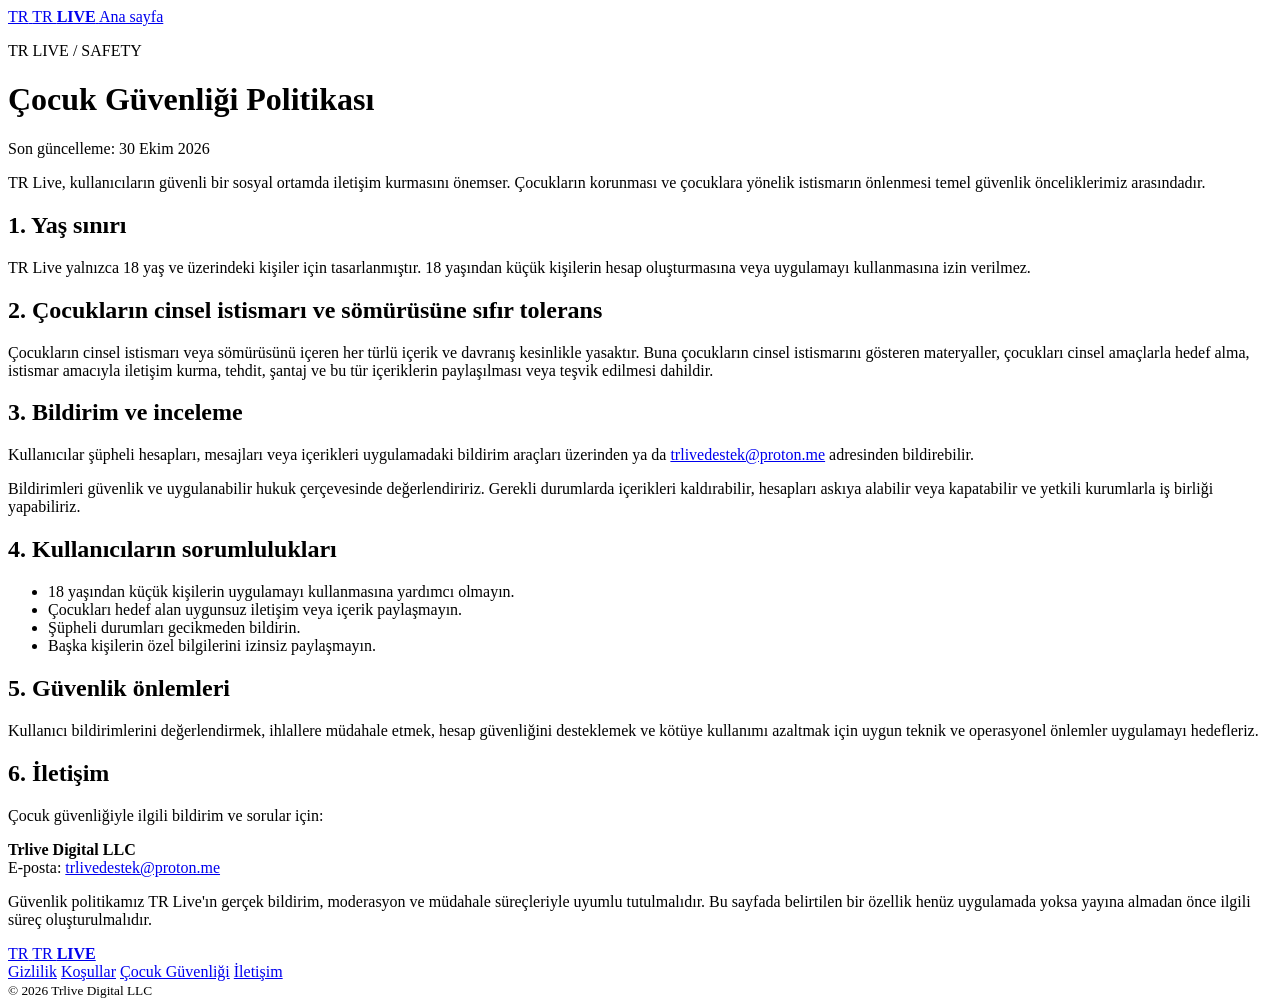
==== child-safety.html @ f67608e8 "Add child safety policy page This HTML file outlines the child safety policy for TR Live, detailing " ====
<!DOCTYPE html>
<html lang="tr">
<head>
<meta charset="UTF-8">
<meta name="viewport" content="width=device-width, initial-scale=1.0">
<title>Çocuk Güvenliği | TR Live</title>
<link rel="stylesheet" href="varliklar/css/style.css">
</head>
<body>

<header class="header">
  <a class="brand" href="index.html">
    <span class="brand-mark">TR</span>
    <span>TR <b>LIVE</b></span>
  </a>
  <a class="gold-button" href="index.html">Ana sayfa</a>
</header>

<main class="legal-wrap">
  <p class="eyebrow">TR LIVE / SAFETY</p>
  <h1>Çocuk Güvenliği Politikası</h1>
  <p class="updated">Son güncelleme: 30 Ekim 2026</p>

  <p>
    TR Live, kullanıcıların güvenli bir sosyal ortamda iletişim
    kurmasını önemser. Çocukların korunması ve çocuklara yönelik
    istismarın önlenmesi temel güvenlik önceliklerimiz arasındadır.
  </p>

  <h2>1. Yaş sınırı</h2>
  <p>
    TR Live yalnızca 18 yaş ve üzerindeki kişiler için tasarlanmıştır.
    18 yaşından küçük kişilerin hesap oluşturmasına veya uygulamayı
    kullanmasına izin verilmez.
  </p>

  <h2>2. Çocukların cinsel istismarı ve sömürüsüne sıfır tolerans</h2>
  <p>
    Çocukların cinsel istismarı veya sömürüsünü içeren her türlü
    içerik ve davranış kesinlikle yasaktır. Buna çocukların cinsel
    istismarını gösteren materyaller, çocukları cinsel amaçlarla
    hedef alma, istismar amacıyla iletişim kurma, tehdit, şantaj
    ve bu tür içeriklerin paylaşılması veya teşvik edilmesi dahildir.
  </p>

  <h2>3. Bildirim ve inceleme</h2>
  <p>
    Kullanıcılar şüpheli hesapları, mesajları veya içerikleri
    uygulamadaki bildirim araçları üzerinden ya da
    <a href="mailto:trlivedestek@proton.me">trlivedestek@proton.me</a>
    adresinden bildirebilir.
  </p>
  <p>
    Bildirimleri güvenlik ve uygulanabilir hukuk çerçevesinde
    değerlendiririz. Gerekli durumlarda içerikleri kaldırabilir,
    hesapları askıya alabilir veya kapatabilir ve yetkili
    kurumlarla iş birliği yapabiliriz.
  </p>

  <h2>4. Kullanıcıların sorumlulukları</h2>
  <ul>
    <li>18 yaşından küçük kişilerin uygulamayı kullanmasına yardımcı olmayın.</li>
    <li>Çocukları hedef alan uygunsuz iletişim veya içerik paylaşmayın.</li>
    <li>Şüpheli durumları gecikmeden bildirin.</li>
    <li>Başka kişilerin özel bilgilerini izinsiz paylaşmayın.</li>
  </ul>

  <h2>5. Güvenlik önlemleri</h2>
  <p>
    Kullanıcı bildirimlerini değerlendirmek, ihlallere müdahale etmek,
    hesap güvenliğini desteklemek ve kötüye kullanımı azaltmak için
    uygun teknik ve operasyonel önlemler uygulamayı hedefleriz.
  </p>

  <h2>6. İletişim</h2>
  <p>
    Çocuk güvenliğiyle ilgili bildirim ve sorular için:
  </p>
  <p>
    <b>Trlive Digital LLC</b><br>
    E-posta:
    <a href="mailto:trlivedestek@proton.me">trlivedestek@proton.me</a>
  </p>

  <p class="legal-note">
    Güvenlik politikamız TR Live'ın gerçek bildirim, moderasyon ve
    müdahale süreçleriyle uyumlu tutulmalıdır. Bu sayfada belirtilen
    bir özellik henüz uygulamada yoksa yayına almadan önce ilgili
    süreç oluşturulmalıdır.
  </p>
</main>

<footer class="footer">
  <a class="brand" href="index.html">
    <span class="brand-mark">TR</span>
    <span>TR <b>LIVE</b></span>
  </a>
  <div class="footer-links">
    <a href="privacy.html">Gizlilik</a>
    <a href="terms.html">Koşullar</a>
    <a href="child-safety.html">Çocuk Güvenliği</a>
    <a href="contact.html">İletişim</a>
  </div>
  <small>© 2026 Trlive Digital LLC</small>
</footer>

</body>
</html>
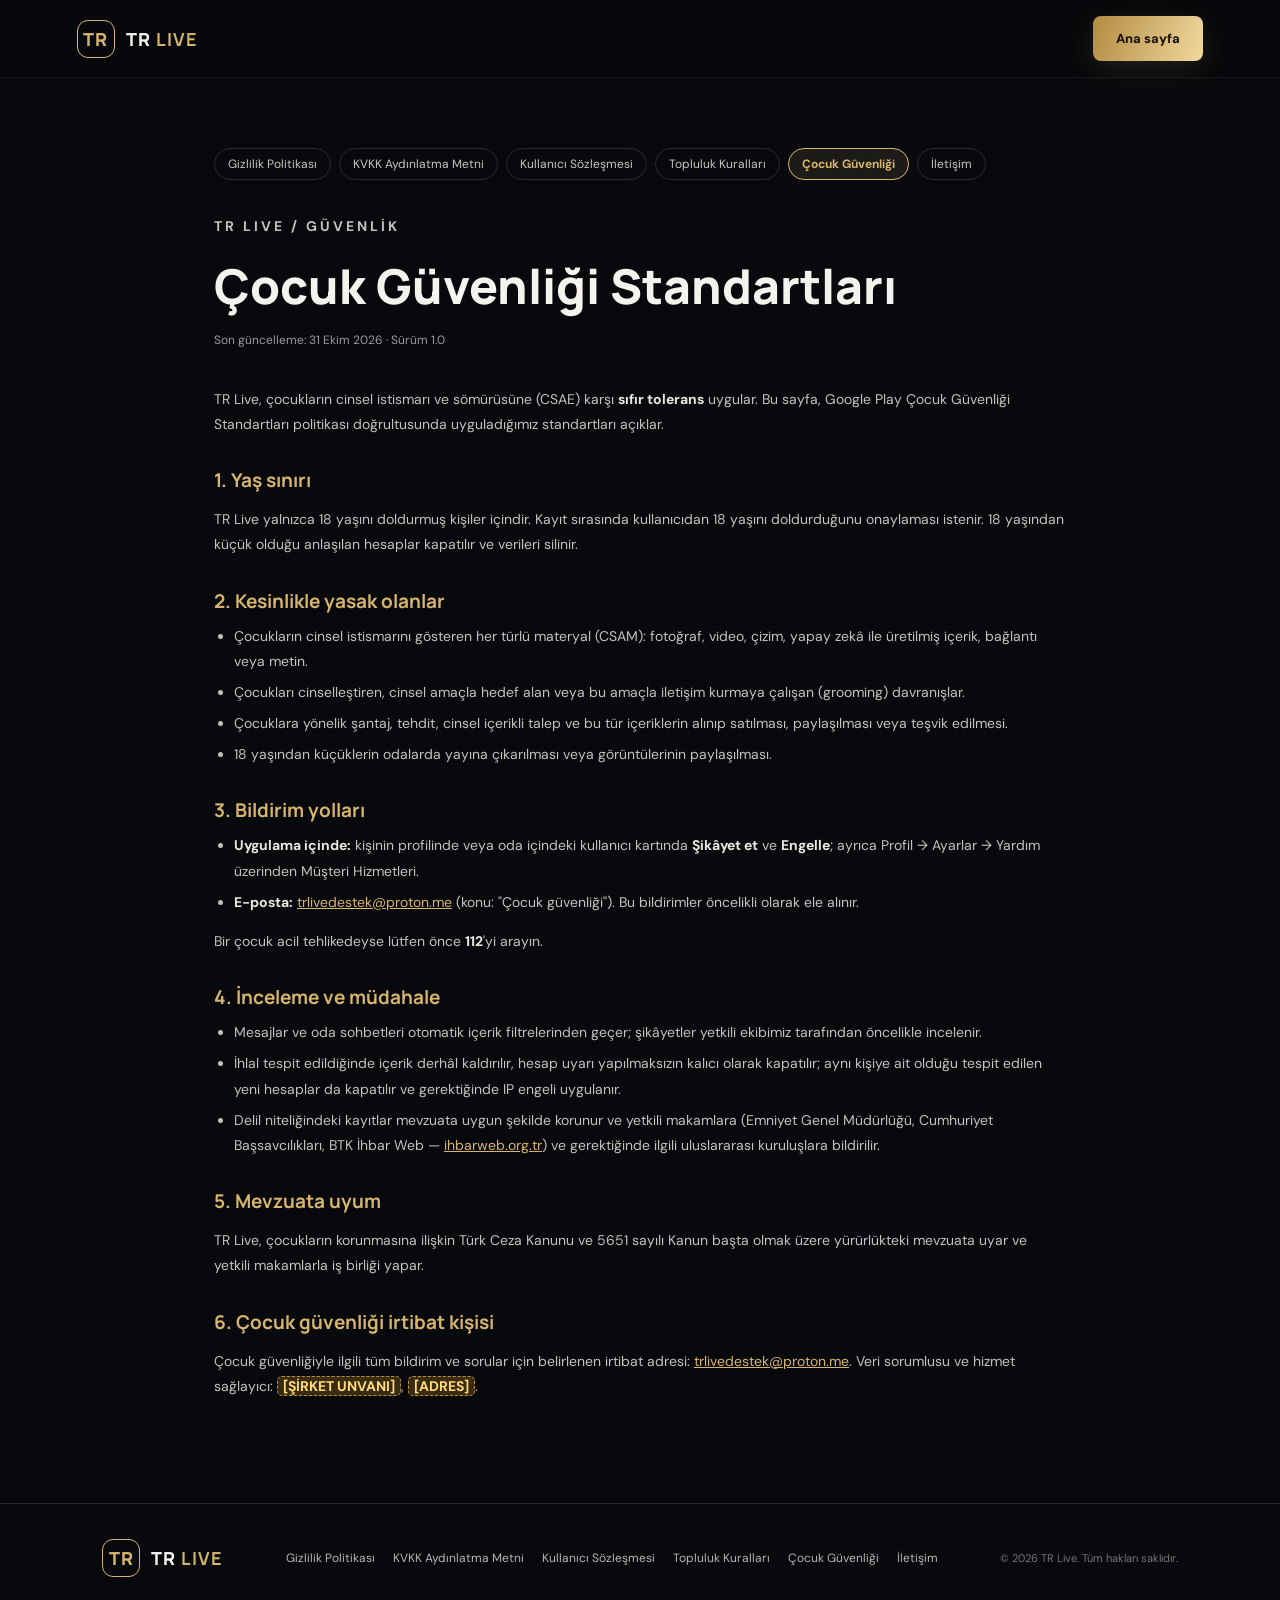
==== commit a4f209cf: "Site zip ile güncellendi" ====
--- a/child-safety.html
+++ b/child-safety.html
@@ -1,11 +1,11 @@
-
 <!DOCTYPE html>
 <html lang="tr">
 <head>
 <meta charset="UTF-8">
 <meta name="viewport" content="width=device-width, initial-scale=1.0">
-<title>Çocuk Güvenliği | TR Live</title>
-<link rel="stylesheet" href="varliklar/css/style.css">
+<meta name="description" content="TR Live çocuk güvenliği standartları ve CSAE politikası.">
+<title>Çocuk Güvenliği Standartları | TR Live</title>
+<link rel="stylesheet" href="assets/css/style.css">
 </head>
 <body>
 
@@ -18,77 +18,64 @@
 </header>
 
 <main class="legal-wrap">
-  <p class="eyebrow">TR LIVE / SAFETY</p>
-  <h1>Çocuk Güvenliği Politikası</h1>
-  <p class="updated">Son güncelleme: 30 Ekim 2026</p>
+  <nav class="legal-tabs" aria-label="Yasal belgeler">
+    <a href="privacy.html">Gizlilik Politikası</a>
+    <a href="kvkk.html">KVKK Aydınlatma Metni</a>
+    <a href="terms.html">Kullanıcı Sözleşmesi</a>
+    <a href="community.html">Topluluk Kuralları</a>
+    <a href="child-safety.html" class="active" aria-current="page">Çocuk Güvenliği</a>
+    <a href="contact.html">İletişim</a>
+  </nav>
+  <p class="eyebrow">TR LIVE / GÜVENLİK</p>
+  <h1>Çocuk Güvenliği Standartları</h1>
+  <p class="updated">Son güncelleme: 31 Ekim 2026 · Sürüm 1.0</p>
 
   <p>
-    TR Live, kullanıcıların güvenli bir sosyal ortamda iletişim
-    kurmasını önemser. Çocukların korunması ve çocuklara yönelik
-    istismarın önlenmesi temel güvenlik önceliklerimiz arasındadır.
+    TR Live, çocukların cinsel istismarı ve sömürüsüne (CSAE) karşı <b>sıfır tolerans</b> uygular. Bu sayfa, Google Play
+    Çocuk Güvenliği Standartları politikası doğrultusunda uyguladığımız standartları açıklar.
   </p>
 
   <h2>1. Yaş sınırı</h2>
   <p>
-    TR Live yalnızca 18 yaş ve üzerindeki kişiler için tasarlanmıştır.
-    18 yaşından küçük kişilerin hesap oluşturmasına veya uygulamayı
-    kullanmasına izin verilmez.
+    TR Live yalnızca 18 yaşını doldurmuş kişiler içindir. Kayıt sırasında kullanıcıdan 18 yaşını doldurduğunu onaylaması
+    istenir. 18 yaşından küçük olduğu anlaşılan hesaplar kapatılır ve verileri silinir.
   </p>
 
-  <h2>2. Çocukların cinsel istismarı ve sömürüsüne sıfır tolerans</h2>
+  <h2>2. Kesinlikle yasak olanlar</h2>
+  <ul>
+    <li>Çocukların cinsel istismarını gösteren her türlü materyal (CSAM): fotoğraf, video, çizim, yapay zekâ ile üretilmiş içerik, bağlantı veya metin.</li>
+    <li>Çocukları cinselleştiren, cinsel amaçla hedef alan veya bu amaçla iletişim kurmaya çalışan (grooming) davranışlar.</li>
+    <li>Çocuklara yönelik şantaj, tehdit, cinsel içerikli talep ve bu tür içeriklerin alınıp satılması, paylaşılması veya teşvik edilmesi.</li>
+    <li>18 yaşından küçüklerin odalarda yayına çıkarılması veya görüntülerinin paylaşılması.</li>
+  </ul>
+
+  <h2>3. Bildirim yolları</h2>
+  <ul>
+    <li><b>Uygulama içinde:</b> kişinin profilinde veya oda içindeki kullanıcı kartında <b>Şikâyet et</b> ve <b>Engelle</b>; ayrıca Profil → Ayarlar → Yardım üzerinden Müşteri Hizmetleri.</li>
+    <li><b>E-posta:</b> <a href="mailto:trlivedestek@proton.me">trlivedestek@proton.me</a> (konu: "Çocuk güvenliği"). Bu bildirimler öncelikli olarak ele alınır.</li>
+  </ul>
+  <p>Bir çocuk acil tehlikedeyse lütfen önce <b>112</b>'yi arayın.</p>
+
+  <h2>4. İnceleme ve müdahale</h2>
+  <ul>
+    <li>Mesajlar ve oda sohbetleri otomatik içerik filtrelerinden geçer; şikâyetler yetkili ekibimiz tarafından öncelikle incelenir.</li>
+    <li>İhlal tespit edildiğinde içerik derhâl kaldırılır, hesap uyarı yapılmaksızın kalıcı olarak kapatılır; aynı kişiye ait olduğu tespit edilen yeni hesaplar da kapatılır ve gerektiğinde IP engeli uygulanır.</li>
+    <li>Delil niteliğindeki kayıtlar mevzuata uygun şekilde korunur ve yetkili makamlara (Emniyet Genel Müdürlüğü, Cumhuriyet Başsavcılıkları,
+      BTK İhbar Web — <a href="https://www.ihbarweb.org.tr" rel="noopener">ihbarweb.org.tr</a>) ve gerektiğinde ilgili uluslararası kuruluşlara bildirilir.</li>
+  </ul>
+
+  <h2>5. Mevzuata uyum</h2>
   <p>
-    Çocukların cinsel istismarı veya sömürüsünü içeren her türlü
-    içerik ve davranış kesinlikle yasaktır. Buna çocukların cinsel
-    istismarını gösteren materyaller, çocukları cinsel amaçlarla
-    hedef alma, istismar amacıyla iletişim kurma, tehdit, şantaj
-    ve bu tür içeriklerin paylaşılması veya teşvik edilmesi dahildir.
+    TR Live, çocukların korunmasına ilişkin Türk Ceza Kanunu ve 5651 sayılı Kanun başta olmak üzere yürürlükteki mevzuata uyar
+    ve yetkili makamlarla iş birliği yapar.
   </p>
 
-  <h2>3. Bildirim ve inceleme</h2>
+  <h2>6. Çocuk güvenliği irtibat kişisi</h2>
   <p>
-    Kullanıcılar şüpheli hesapları, mesajları veya içerikleri
-    uygulamadaki bildirim araçları üzerinden ya da
-    <a href="mailto:trlivedestek@proton.me">trlivedestek@proton.me</a>
-    adresinden bildirebilir.
-  </p>
-  <p>
-    Bildirimleri güvenlik ve uygulanabilir hukuk çerçevesinde
-    değerlendiririz. Gerekli durumlarda içerikleri kaldırabilir,
-    hesapları askıya alabilir veya kapatabilir ve yetkili
-    kurumlarla iş birliği yapabiliriz.
+    Çocuk güvenliğiyle ilgili tüm bildirim ve sorular için belirlenen irtibat adresi: <a href="mailto:trlivedestek@proton.me">trlivedestek@proton.me</a>.
+    Veri sorumlusu ve hizmet sağlayıcı: <span class="fill">[ŞİRKET UNVANI]</span>, <span class="fill">[ADRES]</span>.
   </p>
 
-  <h2>4. Kullanıcıların sorumlulukları</h2>
-  <ul>
-    <li>18 yaşından küçük kişilerin uygulamayı kullanmasına yardımcı olmayın.</li>
-    <li>Çocukları hedef alan uygunsuz iletişim veya içerik paylaşmayın.</li>
-    <li>Şüpheli durumları gecikmeden bildirin.</li>
-    <li>Başka kişilerin özel bilgilerini izinsiz paylaşmayın.</li>
-  </ul>
-
-  <h2>5. Güvenlik önlemleri</h2>
-  <p>
-    Kullanıcı bildirimlerini değerlendirmek, ihlallere müdahale etmek,
-    hesap güvenliğini desteklemek ve kötüye kullanımı azaltmak için
-    uygun teknik ve operasyonel önlemler uygulamayı hedefleriz.
-  </p>
-
-  <h2>6. İletişim</h2>
-  <p>
-    Çocuk güvenliğiyle ilgili bildirim ve sorular için:
-  </p>
-  <p>
-    <b>Trlive Digital LLC</b><br>
-    E-posta:
-    <a href="mailto:trlivedestek@proton.me">trlivedestek@proton.me</a>
-  </p>
-
-  <p class="legal-note">
-    Güvenlik politikamız TR Live'ın gerçek bildirim, moderasyon ve
-    müdahale süreçleriyle uyumlu tutulmalıdır. Bu sayfada belirtilen
-    bir özellik henüz uygulamada yoksa yayına almadan önce ilgili
-    süreç oluşturulmalıdır.
-  </p>
 </main>
 
 <footer class="footer">
@@ -97,12 +84,14 @@
     <span>TR <b>LIVE</b></span>
   </a>
   <div class="footer-links">
-    <a href="privacy.html">Gizlilik</a>
-    <a href="terms.html">Koşullar</a>
+    <a href="privacy.html">Gizlilik Politikası</a>
+    <a href="kvkk.html">KVKK Aydınlatma Metni</a>
+    <a href="terms.html">Kullanıcı Sözleşmesi</a>
+    <a href="community.html">Topluluk Kuralları</a>
     <a href="child-safety.html">Çocuk Güvenliği</a>
     <a href="contact.html">İletişim</a>
   </div>
-  <small>© 2026 Trlive Digital LLC</small>
+  <small>© 2026 TR Live. Tüm hakları saklıdır.</small>
 </footer>
 
 </body>
--- a/assets/css/style.css
+++ b/assets/css/style.css
@@ -0,0 +1,772 @@
+
+@import url('https://fonts.googleapis.com/css2?family=DM+Sans:wght@400;500;600;700&family=Manrope:wght@400;500;600;700;800&display=swap');
+
+:root {
+  --bg: #08090c;
+  --panel: #111319;
+  --gold: #d7b56d;
+  --text: #f5f3ee;
+  --muted: #a7a7ad;
+  --line: #282a30;
+}
+
+* {
+  box-sizing: border-box;
+}
+
+html {
+  scroll-behavior: smooth;
+}
+
+body {
+  margin: 0;
+  background: var(--bg);
+  color: var(--text);
+  font-family: 'DM Sans', sans-serif;
+}
+
+a {
+  color: inherit;
+  text-decoration: none;
+}
+
+.header {
+  height: 78px;
+  padding: 0 max(6vw, 22px);
+  display: flex;
+  align-items: center;
+  justify-content: space-between;
+  border-bottom: 1px solid #ffffff10;
+  background: #08090cef;
+  position: sticky;
+  top: 0;
+  z-index: 20;
+  backdrop-filter: blur(14px);
+}
+
+.brand {
+  display: flex;
+  align-items: center;
+  gap: 11px;
+  font: 800 18px Manrope, sans-serif;
+  letter-spacing: 1px;
+}
+
+.brand b,
+.mini-brand b,
+.screen-brand b {
+  color: var(--gold);
+}
+
+.brand-mark {
+  width: 38px;
+  height: 38px;
+  border: 1px solid var(--gold);
+  border-radius: 11px;
+  display: grid;
+  place-items: center;
+  color: var(--gold);
+}
+
+.nav {
+  display: flex;
+  align-items: center;
+  gap: 28px;
+  color: #d3d0ca;
+  font-size: 13px;
+}
+
+.nav a:hover,
+.footer-links a:hover {
+  color: var(--gold);
+}
+
+.lang-toggle,
+.menu-toggle {
+  background: transparent;
+  border: 1px solid var(--line);
+  color: var(--gold);
+  border-radius: 8px;
+  padding: 9px 12px;
+  cursor: pointer;
+}
+
+.menu-toggle {
+  display: none;
+}
+
+/* ANA SAYFA */
+
+.hero {
+  min-height: 610px;
+  padding: 65px 10vw 50px;
+  display: grid;
+  grid-template-columns: 1.1fr .9fr;
+  align-items: center;
+  gap: 35px;
+  overflow: hidden;
+  background: radial-gradient(
+    ellipse at 76% 50%,
+    #8d6b2b24,
+    transparent 42%
+  );
+}
+
+.eyebrow {
+  color: var(--gold);
+  letter-spacing: 3px;
+  font-size: 10px;
+  font-weight: 700;
+}
+
+.hero h1,
+.section h2,
+.cta h2 {
+  font: 800 clamp(38px, 5vw, 64px)/1.12 Manrope, sans-serif;
+  letter-spacing: -2px;
+  margin: 18px 0;
+}
+
+.hero h1 span {
+  color: var(--gold);
+}
+
+.hero-copy > p:not(.eyebrow) {
+  color: var(--muted);
+  line-height: 1.8;
+  max-width: 490px;
+  font-size: 16px;
+  margin: 0 0 30px;
+}
+
+.gold-button {
+  display: inline-block;
+  background: linear-gradient(110deg, #b38b42, #f0d99e);
+  color: #17130b;
+  padding: 14px 23px;
+  border-radius: 8px;
+  font-weight: 800;
+  font-size: 13px;
+  box-shadow: 0 8px 28px #d7b56d22;
+}
+
+/* TELEFON GÖRSELLERİ */
+
+.hero-art {
+  height: 485px;
+  position: relative;
+  display: flex;
+  align-items: center;
+  justify-content: center;
+}
+
+.glow {
+  position: absolute;
+  width: 340px;
+  height: 340px;
+  background: #d4a94b24;
+  filter: blur(75px);
+  border-radius: 50%;
+}
+
+.hero-phone {
+  position: absolute;
+  width: 218px;
+  height: 438px;
+  padding: 8px;
+  border: 1px solid #686868;
+  border-radius: 34px;
+  background: #17191e;
+  box-shadow: 0 28px 70px #000;
+}
+
+.front {
+  z-index: 2;
+  transform: translateX(28px) rotate(5deg);
+}
+
+.rear {
+  transform: translate(-100px, 12px) rotate(-12deg);
+  opacity: .82;
+}
+
+.hero-screen {
+  height: 100%;
+  border-radius: 27px;
+  background: linear-gradient(160deg, #211d18, #090a0e 55%);
+  padding: 15px;
+  overflow: hidden;
+  position: relative;
+}
+
+.status {
+  font-size: 8px;
+  display: flex;
+  justify-content: space-between;
+  color: #ddd;
+}
+
+.mini-brand,
+.screen-brand {
+  font: 800 16px Manrope, sans-serif;
+  margin-top: 24px;
+}
+
+.hero-message {
+  margin-top: 43px;
+  font-size: 18px;
+  line-height: 1.5;
+  letter-spacing: 2px;
+}
+
+.hero-message strong {
+  color: var(--gold);
+  font-size: 23px;
+}
+
+.avatar-row {
+  display: flex;
+  margin-top: 24px;
+}
+
+.avatar-row i,
+.screen-people i {
+  width: 36px;
+  height: 36px;
+  border-radius: 50%;
+  background: linear-gradient(140deg, #e8c77d, #5c4630);
+  border: 2px solid #17191e;
+  margin-right: -5px;
+}
+
+.hero-room {
+  height: 100px;
+  border-radius: 13px;
+  margin-top: 24px;
+  background: linear-gradient(130deg, #8c683a, #27201b 65%, #111);
+}
+
+.mock-nav {
+  position: absolute;
+  bottom: 14px;
+  left: 0;
+  right: 0;
+  display: flex;
+  justify-content: space-around;
+  color: var(--gold);
+}
+
+.rear-screen {
+  background: linear-gradient(145deg, #34291e, #090a0e);
+}
+
+.mini-circle {
+  width: 130px;
+  height: 130px;
+  border: 2px solid var(--gold);
+  border-radius: 50%;
+  margin: 55px auto 30px;
+  box-shadow: 0 0 30px #d7b56d55;
+}
+
+.mini-lines {
+  height: 80px;
+  border-radius: 12px;
+  background: repeating-linear-gradient(
+    to bottom,
+    #ffffff20 0 5px,
+    transparent 5px 22px
+  );
+}
+
+.live-chip {
+  position: absolute;
+  z-index: 3;
+  right: 2%;
+  top: 20%;
+  background: #1d1b16;
+  border: 1px solid #8c7041;
+  border-radius: 30px;
+  padding: 10px 15px;
+  font-size: 11px;
+  letter-spacing: 2px;
+}
+
+.live-chip b {
+  color: #e65f5f;
+}
+
+/* ÖZELLİKLER */
+
+.section {
+  padding: 95px 10vw;
+  text-align: center;
+}
+
+.section h2 {
+  font-size: clamp(30px, 4vw, 46px);
+  letter-spacing: -1.3px;
+}
+
+.feature-grid {
+  display: grid;
+  grid-template-columns: repeat(4, 1fr);
+  gap: 17px;
+  margin-top: 48px;
+  text-align: left;
+}
+
+.feature-grid article {
+  background: linear-gradient(145deg, #15171d, #0d0e12);
+  border: 1px solid var(--line);
+  border-radius: 15px;
+  padding: 25px 22px;
+  min-height: 190px;
+}
+
+.feature-icon {
+  color: var(--gold);
+  font-size: 27px;
+}
+
+.feature-grid h3 {
+  font: 700 17px Manrope, sans-serif;
+}
+
+.feature-grid p,
+.section-heading > p:last-child,
+.about > p:last-child {
+  color: var(--muted);
+  font-size: 13px;
+  line-height: 1.8;
+}
+
+/* TELEFON EKRAN GEÇİŞ ALANI */
+
+.screens-section {
+  background: linear-gradient(
+    180deg,
+    #0b0c10,
+    #111116 55%,
+    #08090c
+  );
+}
+
+.showcase {
+  display: flex;
+  align-items: center;
+  justify-content: center;
+  gap: 28px;
+  margin: 35px auto 18px;
+}
+
+.device {
+  width: 260px;
+  height: 500px;
+  padding: 9px;
+  border: 1px solid #777;
+  border-radius: 38px;
+  background: #1a1b20;
+  box-shadow: 0 25px 70px #000;
+}
+
+.device-screen {
+  height: 100%;
+  border-radius: 29px;
+  overflow: hidden;
+  background: linear-gradient(160deg, #211d18, #090a0e);
+  position: relative;
+  padding: 14px;
+}
+
+.screen-content {
+  padding: 0 7px;
+  transition: opacity .25s;
+}
+
+.screen-kicker {
+  font-size: 9px;
+  color: var(--gold);
+  letter-spacing: 3px;
+  margin: 34px 0 9px;
+}
+
+.screen-content h3 {
+  font: 800 27px/1.15 Manrope, sans-serif;
+  margin: 0 0 22px;
+}
+
+.screen-card {
+  height: 155px;
+  border-radius: 16px;
+  background: linear-gradient(135deg, #8c683a, #30251d 65%, #171317);
+  padding: 17px;
+  display: flex;
+  flex-direction: column;
+  justify-content: flex-end;
+  gap: 5px;
+}
+
+.screen-people {
+  display: flex;
+  margin-bottom: 14px;
+}
+
+.screen-card small {
+  color: #e5d5b4;
+}
+
+.screen-lines {
+  margin-top: 20px;
+  display: grid;
+  gap: 10px;
+}
+
+.screen-lines i {
+  height: 10px;
+  border-radius: 8px;
+  background: #ffffff18;
+}
+
+.screen-lines i:nth-child(2) {
+  width: 80%;
+}
+
+.screen-lines i:nth-child(3) {
+  width: 60%;
+}
+
+.screen-bottom {
+  position: absolute;
+  bottom: 17px;
+  left: 12px;
+  right: 12px;
+  display: flex;
+  justify-content: space-around;
+  color: var(--gold);
+}
+
+.slide-arrow {
+  width: 42px;
+  height: 42px;
+  border-radius: 50%;
+  border: 1px solid #51452f;
+  background: #15130f;
+  color: var(--gold);
+  font-size: 28px;
+  cursor: pointer;
+}
+
+.slide-caption {
+  display: flex;
+  align-items: center;
+  justify-content: center;
+  gap: 24px;
+  color: #ddd;
+  font-size: 13px;
+}
+
+.dots {
+  display: flex;
+  gap: 8px;
+}
+
+.dot {
+  width: 7px;
+  height: 7px;
+  border: 0;
+  border-radius: 50%;
+  background: #555;
+  cursor: pointer;
+  padding: 0;
+}
+
+.dot.active {
+  width: 22px;
+  border-radius: 6px;
+  background: var(--gold);
+}
+
+/* HAKKIMIZDA VE ALT ALAN */
+
+.about {
+  max-width: 900px;
+  margin: auto;
+}
+
+.about > p:last-child {
+  max-width: 700px;
+  margin: 25px auto;
+}
+
+.cta {
+  text-align: center;
+  padding: 65px 20px;
+  background: radial-gradient(ellipse at center, #5b46231f, transparent 65%);
+  border-top: 1px solid var(--line);
+}
+
+.cta h2 {
+  font-size: clamp(27px, 4vw, 40px);
+}
+
+.cta p {
+  color: var(--muted);
+  margin-bottom: 25px;
+}
+
+.footer {
+  border-top: 1px solid var(--line);
+  padding: 35px 8vw;
+  display: flex;
+  align-items: center;
+  justify-content: space-between;
+  gap: 20px;
+  flex-wrap: wrap;
+}
+
+.footer-links {
+  display: flex;
+  gap: 18px;
+  flex-wrap: wrap;
+  font-size: 12px;
+  color: #b8b6b1;
+}
+
+.footer small {
+  color: #777;
+  font-size: 11px;
+}
+
+/* YASAL SAYFALAR */
+
+.legal-wrap {
+  max-width: 900px;
+  margin: 0 auto;
+  padding: 70px 24px 90px;
+}
+
+.legal-wrap h1 {
+  font: 800 clamp(32px, 5vw, 48px) Manrope, sans-serif;
+  margin: 12px 0 8px;
+}
+
+.legal-wrap .updated {
+  color: #9a9a9f;
+  font-size: 12px;
+  margin-bottom: 35px;
+}
+
+.legal-wrap h2 {
+  font: 700 19px Manrope, sans-serif;
+  color: var(--gold);
+  margin: 30px 0 10px;
+}
+
+.legal-wrap p,
+.legal-wrap li {
+  color: #c4c2bd;
+  line-height: 1.8;
+  font-size: 14px;
+}
+
+.legal-wrap a {
+  color: var(--gold);
+  text-decoration: underline;
+}
+
+.legal-note {
+  border: 1px solid #51452f;
+  background: #15130f;
+  padding: 15px;
+  border-radius: 10px;
+  color: #d8c69e;
+  font-size: 13px;
+}
+
+/* MOBİL UYUMLULUK */
+
+@media (max-width: 800px) {
+  .header {
+    height: 68px;
+  }
+
+  .menu-toggle {
+    display: block;
+  }
+
+  .nav {
+    display: none;
+    position: absolute;
+    top: 68px;
+    left: 0;
+    right: 0;
+    background: #0d0e12;
+    padding: 22px;
+    flex-direction: column;
+    align-items: flex-start;
+    border-bottom: 1px solid var(--line);
+  }
+
+  .nav.open {
+    display: flex;
+  }
+
+  .hero {
+    grid-template-columns: 1fr;
+    padding: 65px 8vw 20px;
+    text-align: center;
+  }
+
+  .hero-copy > p:not(.eyebrow) {
+    margin-left: auto;
+    margin-right: auto;
+  }
+
+  .hero-art {
+    height: 440px;
+  }
+
+  .front {
+    transform: translateX(25px) rotate(4deg);
+  }
+
+  .rear {
+    transform: translate(-90px, 8px) rotate(-10deg);
+  }
+
+  .feature-grid {
+    grid-template-columns: repeat(2, 1fr);
+  }
+
+  .section {
+    padding: 70px 7vw;
+  }
+
+  .footer {
+    justify-content: center;
+    text-align: center;
+    flex-direction: column;
+  }
+
+  .footer-links {
+    justify-content: center;
+  }
+}
+
+@media (max-width: 480px) {
+  .hero h1 {
+    font-size: 42px;
+  }
+
+  .hero-art {
+    height: 410px;
+  }
+
+  .hero-phone {
+    width: 190px;
+    height: 385px;
+  }
+
+  .feature-grid {
+    grid-template-columns: 1fr;
+  }
+
+  .showcase {
+    gap: 10px;
+  }
+
+  .device {
+    width: 230px;
+    height: 455px;
+  }
+
+  .slide-arrow {
+    width: 34px;
+    height: 34px;
+  }
+
+  .slide-caption {
+    flex-direction: column;
+    gap: 12px;
+  }
+
+  .footer-links {
+    gap: 12px;
+  }
+}
+
+/* YASAL SAYFALAR: belge sekmeleri, listeler, doldurulacak alanlar */
+
+.legal-tabs {
+  display: flex;
+  flex-wrap: wrap;
+  gap: 8px;
+  margin-bottom: 34px;
+}
+
+.legal-tabs a {
+  border: 1px solid var(--line);
+  border-radius: 999px;
+  padding: 7px 13px;
+  font-size: 12px;
+  color: #c9c6bf;
+  text-decoration: none;
+  transition: border-color .2s, color .2s, background .2s;
+}
+
+.legal-tabs a:hover {
+  border-color: #6b5a35;
+  color: var(--gold);
+}
+
+.legal-tabs a.active {
+  border-color: var(--gold);
+  background: #d7b56d1a;
+  color: var(--gold);
+  font-weight: 700;
+}
+
+.legal-wrap ul {
+  padding-left: 20px;
+  margin: 8px 0 14px;
+}
+
+.legal-wrap li {
+  margin-bottom: 6px;
+}
+
+.legal-wrap b {
+  color: #ece8df;
+}
+
+.legal-wrap h2 {
+  scroll-margin-top: 96px;
+}
+
+.legal-note {
+  line-height: 1.7;
+  margin-bottom: 8px;
+}
+
+/* Şirket bilgileri girilene kadar görünür işaret (yayından önce doldurulmalı). */
+.fill {
+  background: #3a2c10;
+  color: #ffd97a;
+  border: 1px dashed #b8903f;
+  border-radius: 5px;
+  padding: 0 5px;
+  font-weight: 700;
+  white-space: nowrap;
+}
+
+@media (max-width: 800px) {
+  .legal-wrap {
+    padding: 44px 18px 70px;
+  }
+
+  .legal-tabs a {
+    font-size: 11.5px;
+    padding: 6px 11px;
+  }
+}
